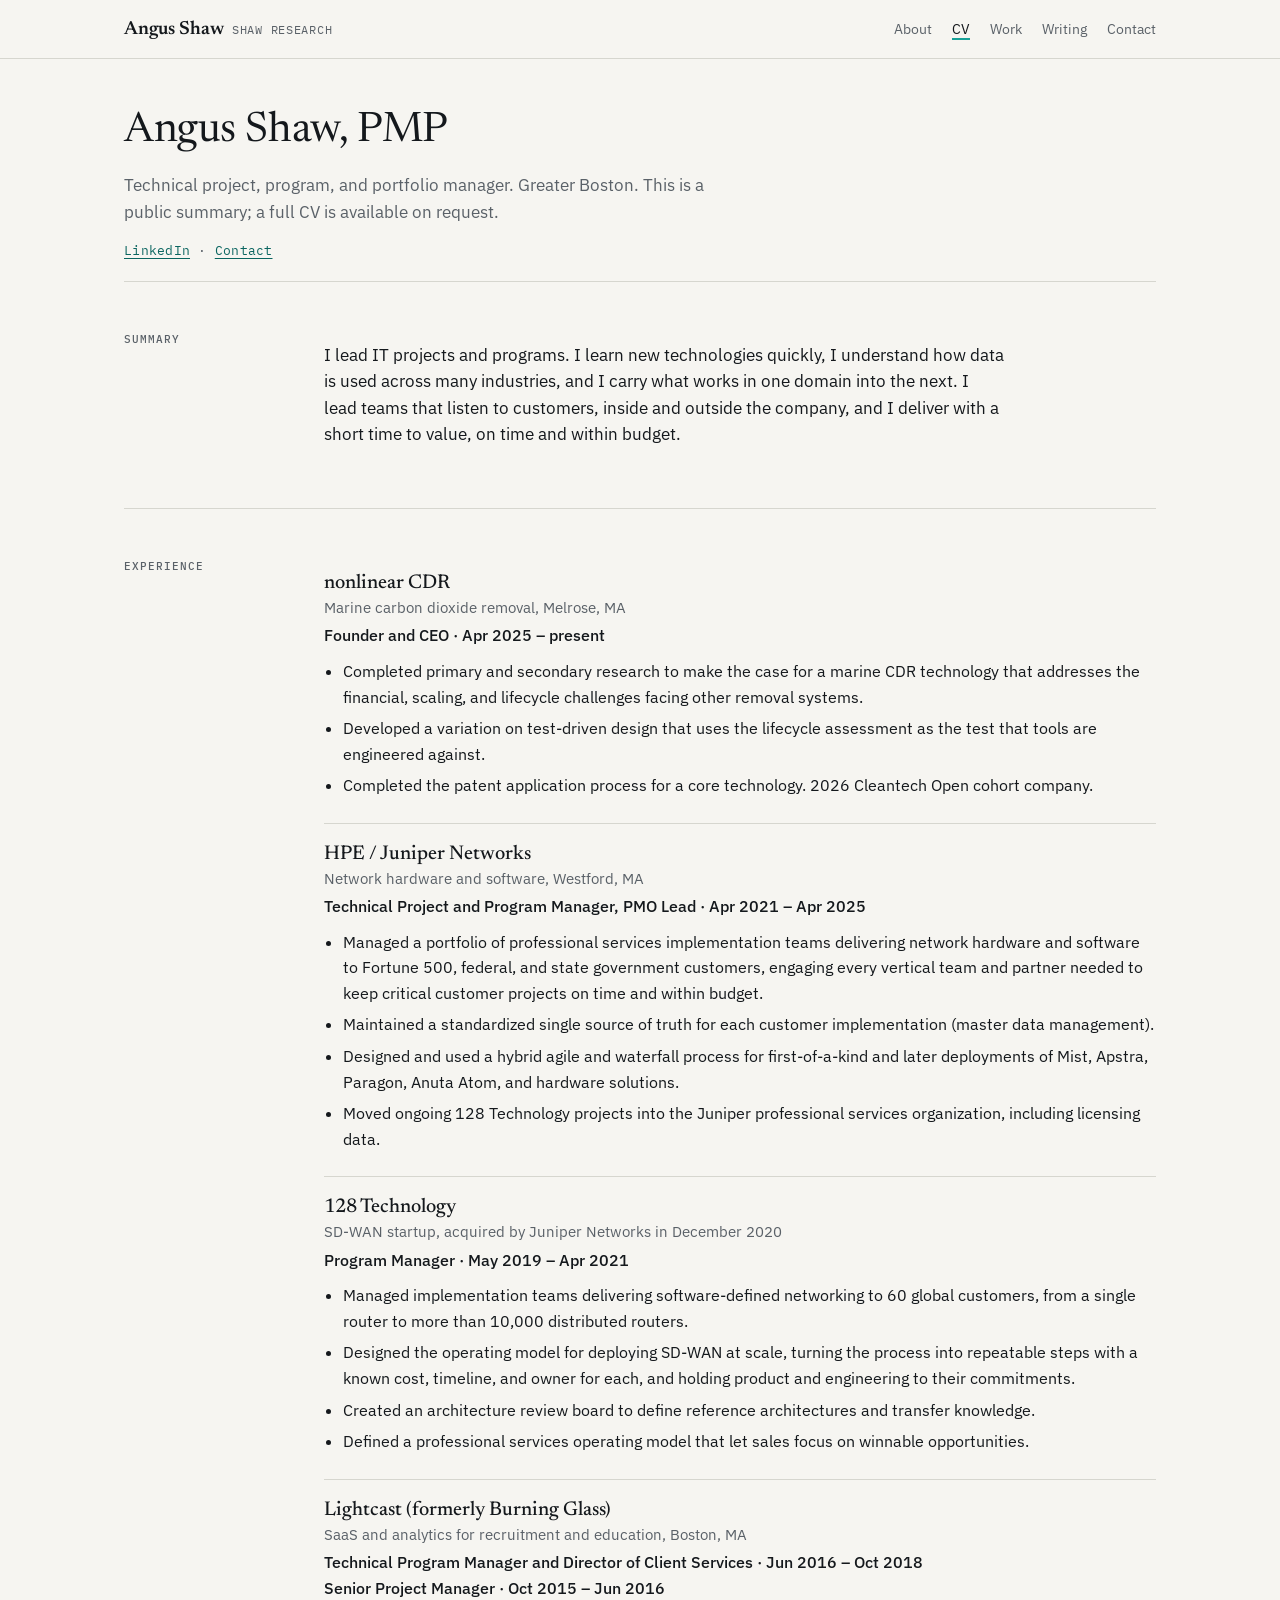
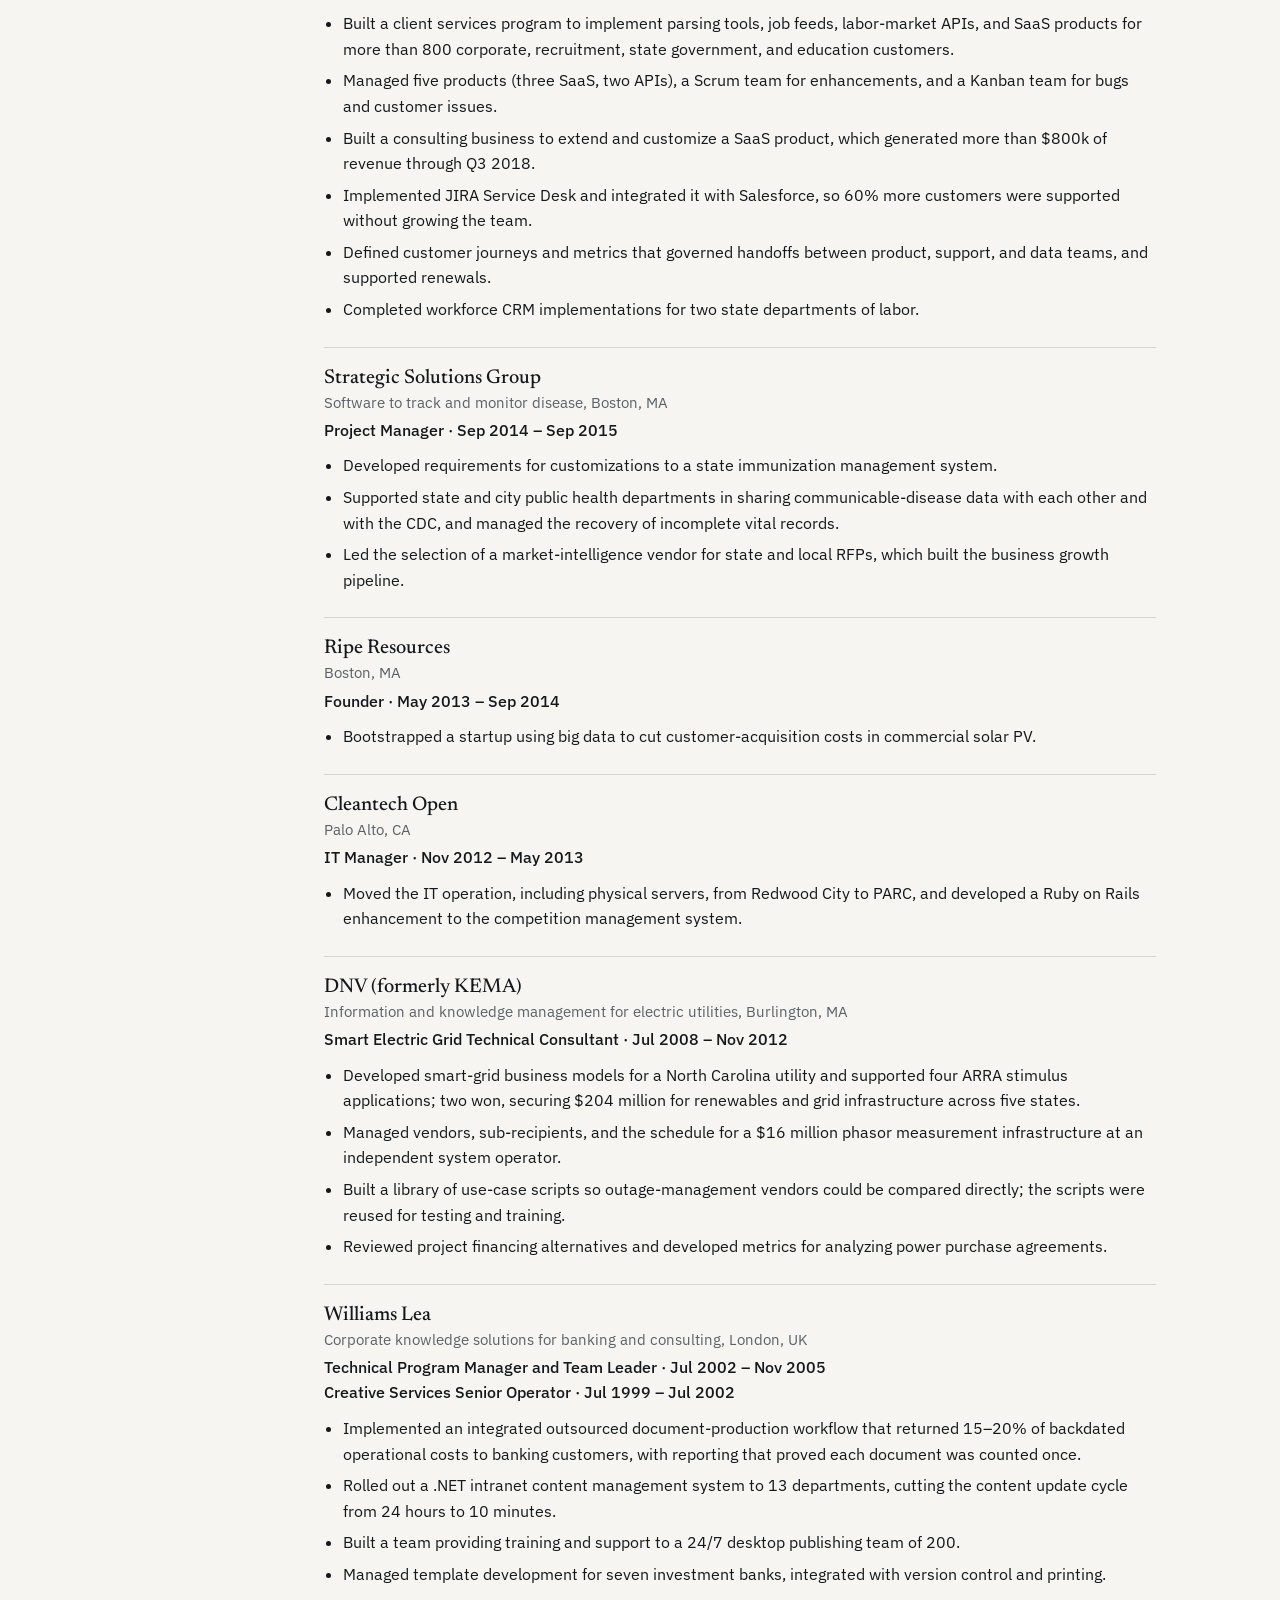
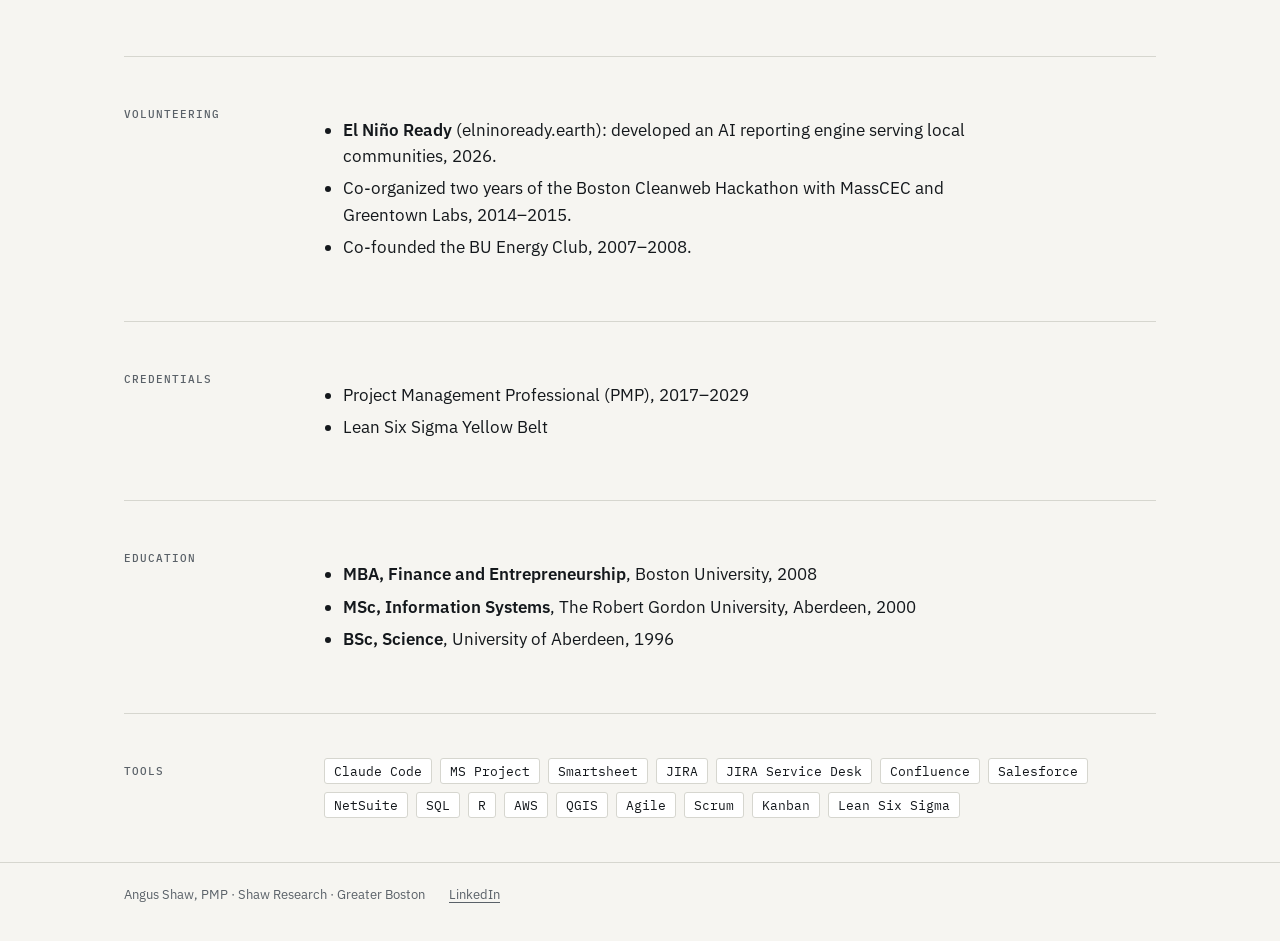
==== cv.html @ 1b6f54bf "shawresearch.co: initial static site (home, CV, work, El Niño Ready write-up, essay 1) Co-Authored-B" ====
<!doctype html>
<html lang="en">
<head>
<meta charset="utf-8">
<meta name="viewport" content="width=device-width, initial-scale=1, viewport-fit=cover">
<title>CV · Angus Shaw</title>
<meta name="description" content="Public CV summary for Angus Shaw, PMP: technical project and program management across networking, SaaS, public health, and energy.">
<link rel="canonical" href="https://shawresearch.co/cv.html">
<link rel="icon" href="static/favicon.svg" type="image/svg+xml">
<link rel="preconnect" href="https://fonts.googleapis.com">
<link rel="preconnect" href="https://fonts.gstatic.com" crossorigin>
<link rel="stylesheet" href="https://fonts.googleapis.com/css2?family=Newsreader:ital,opsz,wght@0,6..72,400;0,6..72,500;0,6..72,600;1,6..72,400&family=IBM+Plex+Sans:wght@400;500;600&family=IBM+Plex+Mono:wght@400;500&display=swap">
<link rel="stylesheet" href="static/site.css">
</head>
<body>
<header class="top"><div class="wrap">
  <a class="brand" href="index.html">Angus Shaw<small>SHAW RESEARCH</small></a>
  <nav class="nav" aria-label="Site">
    <a href="index.html">About</a>
    <a href="cv.html" aria-current="page">CV</a>
    <a href="work.html">Work</a>
    <a href="writing.html">Writing</a>
    <a href="index.html#contact">Contact</a>
  </nav>
</div></header>
<main class="wrap">

<div class="page-head">
  <h1>Angus Shaw, PMP</h1>
  <p class="sub">Technical project, program, and portfolio manager. Greater Boston. This is a public summary; a full CV is available on request.</p>
  <p class="meta mono"><a href="https://www.linkedin.com/in/angus-shaw-pmp">LinkedIn</a> · <a href="index.html#contact">Contact</a></p>
</div>

<section class="sec">
  <div class="label">Summary</div>
  <div class="prose">
    <p>I lead IT projects and programs. I learn new technologies quickly, I understand how data is used across many industries, and I carry what works in one domain into the next. I lead teams that listen to customers, inside and outside the company, and I deliver with a short time to value, on time and within budget.</p>
  </div>
</section>

<section class="sec">
  <div class="label">Experience</div>
  <div>

    <div class="cv-role">
      <h3>nonlinear CDR</h3>
      <div class="dom">Marine carbon dioxide removal, Melrose, MA</div>
      <div class="ro">Founder and CEO · Apr 2025 – present</div>
      <ul>
        <li>Completed primary and secondary research to make the case for a marine CDR technology that addresses the financial, scaling, and lifecycle challenges facing other removal systems.</li>
        <li>Developed a variation on test-driven design that uses the lifecycle assessment as the test that tools are engineered against.</li>
        <li>Completed the patent application process for a core technology. 2026 Cleantech Open cohort company.</li>
      </ul>
    </div>

    <div class="cv-role">
      <h3>HPE / Juniper Networks</h3>
      <div class="dom">Network hardware and software, Westford, MA</div>
      <div class="ro">Technical Project and Program Manager, PMO Lead · Apr 2021 – Apr 2025</div>
      <ul>
        <li>Managed a portfolio of professional services implementation teams delivering network hardware and software to Fortune 500, federal, and state government customers, engaging every vertical team and partner needed to keep critical customer projects on time and within budget.</li>
        <li>Maintained a standardized single source of truth for each customer implementation (master data management).</li>
        <li>Designed and used a hybrid agile and waterfall process for first-of-a-kind and later deployments of Mist, Apstra, Paragon, Anuta Atom, and hardware solutions.</li>
        <li>Moved ongoing 128 Technology projects into the Juniper professional services organization, including licensing data.</li>
      </ul>
    </div>

    <div class="cv-role">
      <h3>128 Technology</h3>
      <div class="dom">SD-WAN startup, acquired by Juniper Networks in December 2020</div>
      <div class="ro">Program Manager · May 2019 – Apr 2021</div>
      <ul>
        <li>Managed implementation teams delivering software-defined networking to 60 global customers, from a single router to more than 10,000 distributed routers.</li>
        <li>Designed the operating model for deploying SD-WAN at scale, turning the process into repeatable steps with a known cost, timeline, and owner for each, and holding product and engineering to their commitments.</li>
        <li>Created an architecture review board to define reference architectures and transfer knowledge.</li>
        <li>Defined a professional services operating model that let sales focus on winnable opportunities.</li>
      </ul>
    </div>

    <div class="cv-role">
      <h3>Lightcast (formerly Burning Glass)</h3>
      <div class="dom">SaaS and analytics for recruitment and education, Boston, MA</div>
      <div class="ro">Technical Program Manager and Director of Client Services · Jun 2016 – Oct 2018<br>Senior Project Manager · Oct 2015 – Jun 2016</div>
      <ul>
        <li>Built a client services program to implement parsing tools, job feeds, labor-market APIs, and SaaS products for more than 800 corporate, recruitment, state government, and education customers.</li>
        <li>Managed five products (three SaaS, two APIs), a Scrum team for enhancements, and a Kanban team for bugs and customer issues.</li>
        <li>Built a consulting business to extend and customize a SaaS product, which generated more than $800k of revenue through Q3 2018.</li>
        <li>Implemented JIRA Service Desk and integrated it with Salesforce, so 60% more customers were supported without growing the team.</li>
        <li>Defined customer journeys and metrics that governed handoffs between product, support, and data teams, and supported renewals.</li>
        <li>Completed workforce CRM implementations for two state departments of labor.</li>
      </ul>
    </div>

    <div class="cv-role">
      <h3>Strategic Solutions Group</h3>
      <div class="dom">Software to track and monitor disease, Boston, MA</div>
      <div class="ro">Project Manager · Sep 2014 – Sep 2015</div>
      <ul>
        <li>Developed requirements for customizations to a state immunization management system.</li>
        <li>Supported state and city public health departments in sharing communicable-disease data with each other and with the CDC, and managed the recovery of incomplete vital records.</li>
        <li>Led the selection of a market-intelligence vendor for state and local RFPs, which built the business growth pipeline.</li>
      </ul>
    </div>

    <div class="cv-role">
      <h3>Ripe Resources</h3>
      <div class="dom">Boston, MA</div>
      <div class="ro">Founder · May 2013 – Sep 2014</div>
      <ul><li>Bootstrapped a startup using big data to cut customer-acquisition costs in commercial solar PV.</li></ul>
    </div>

    <div class="cv-role">
      <h3>Cleantech Open</h3>
      <div class="dom">Palo Alto, CA</div>
      <div class="ro">IT Manager · Nov 2012 – May 2013</div>
      <ul><li>Moved the IT operation, including physical servers, from Redwood City to PARC, and developed a Ruby on Rails enhancement to the competition management system.</li></ul>
    </div>

    <div class="cv-role">
      <h3>DNV (formerly KEMA)</h3>
      <div class="dom">Information and knowledge management for electric utilities, Burlington, MA</div>
      <div class="ro">Smart Electric Grid Technical Consultant · Jul 2008 – Nov 2012</div>
      <ul>
        <li>Developed smart-grid business models for a North Carolina utility and supported four ARRA stimulus applications; two won, securing $204 million for renewables and grid infrastructure across five states.</li>
        <li>Managed vendors, sub-recipients, and the schedule for a $16 million phasor measurement infrastructure at an independent system operator.</li>
        <li>Built a library of use-case scripts so outage-management vendors could be compared directly; the scripts were reused for testing and training.</li>
        <li>Reviewed project financing alternatives and developed metrics for analyzing power purchase agreements.</li>
      </ul>
    </div>

    <div class="cv-role">
      <h3>Williams Lea</h3>
      <div class="dom">Corporate knowledge solutions for banking and consulting, London, UK</div>
      <div class="ro">Technical Program Manager and Team Leader · Jul 2002 – Nov 2005<br>Creative Services Senior Operator · Jul 1999 – Jul 2002</div>
      <ul>
        <li>Implemented an integrated outsourced document-production workflow that returned 15–20% of backdated operational costs to banking customers, with reporting that proved each document was counted once.</li>
        <li>Rolled out a .NET intranet content management system to 13 departments, cutting the content update cycle from 24 hours to 10 minutes.</li>
        <li>Built a team providing training and support to a 24/7 desktop publishing team of 200.</li>
        <li>Managed template development for seven investment banks, integrated with version control and printing.</li>
      </ul>
    </div>

  </div>
</section>

<section class="sec">
  <div class="label">Volunteering</div>
  <div class="prose">
    <ul>
      <li><strong>El Niño Ready</strong> (elninoready.earth): developed an AI reporting engine serving local communities, 2026.</li>
      <li>Co-organized two years of the Boston Cleanweb Hackathon with MassCEC and Greentown Labs, 2014–2015.</li>
      <li>Co-founded the BU Energy Club, 2007–2008.</li>
    </ul>
  </div>
</section>

<section class="sec">
  <div class="label">Credentials</div>
  <div class="prose">
    <ul>
      <li>Project Management Professional (PMP), 2017–2029</li>
      <li>Lean Six Sigma Yellow Belt</li>
    </ul>
  </div>
</section>

<section class="sec">
  <div class="label">Education</div>
  <div class="prose">
    <ul>
      <li><strong>MBA, Finance and Entrepreneurship</strong>, Boston University, 2008</li>
      <li><strong>MSc, Information Systems</strong>, The Robert Gordon University, Aberdeen, 2000</li>
      <li><strong>BSc, Science</strong>, University of Aberdeen, 1996</li>
    </ul>
  </div>
</section>

<section class="sec">
  <div class="label">Tools</div>
  <div>
    <ul class="pills">
      <li>Claude Code</li><li>MS Project</li><li>Smartsheet</li><li>JIRA</li><li>JIRA Service Desk</li><li>Confluence</li><li>Salesforce</li><li>NetSuite</li><li>SQL</li><li>R</li><li>AWS</li><li>QGIS</li><li>Agile</li><li>Scrum</li><li>Kanban</li><li>Lean Six Sigma</li>
    </ul>
  </div>
</section>

</main>
<footer class="foot"><div class="wrap">
  <span>Angus Shaw, PMP · Shaw Research · Greater Boston</span>
  <a href="https://www.linkedin.com/in/angus-shaw-pmp">LinkedIn</a>
</div></footer>
</body>
</html>
---- static/site.css ----
/* shawresearch.co: field-notebook layout. A narrow margin rail carries mono section labels;
   content sits in the right column. Shared by every page. */
:root {
  --paper: #f6f5f1;
  --surface: #ffffff;
  --ink: #14181c;
  --muted: #5a6168;
  --rule: #d6d6cf;
  --band: #ecebe5;
  --accent: #0a6560;      /* deep sea teal, text-safe */
  --beam: #17a198;        /* same hue for drawn marks */
  --accent-soft: rgba(23, 161, 152, .12);
  --font-display: "Newsreader", Georgia, "Times New Roman", serif;
  --font-body: "IBM Plex Sans", "Helvetica Neue", Arial, sans-serif;
  --font-data: "IBM Plex Mono", ui-monospace, Menlo, monospace;
  --rail: 168px;
  color-scheme: light;
}
@media (prefers-color-scheme: dark) {
  :root {
    --paper: #0e1214; --surface: #151a1d; --ink: #e5e8e6; --muted: #9aa3a6; --rule: #283034; --band: #182024;
    --accent: #5fd0c6; --beam: #2fbcb0; --accent-soft: rgba(47, 188, 176, .14); color-scheme: dark;
  }
}
* { box-sizing: border-box; }
html { -webkit-text-size-adjust: 100%; }
body { margin: 0; background: var(--paper); color: var(--ink); font: 16px/1.6 var(--font-body); }
img { max-width: 100%; display: block; }
a { color: var(--accent); text-underline-offset: 3px; text-decoration-thickness: 1px; }
a:hover { text-decoration-thickness: 2px; }
a:focus-visible, button:focus-visible, summary:focus-visible { outline: 2px solid var(--beam); outline-offset: 3px; border-radius: 2px; }
.wrap { max-width: 1080px; margin: 0 auto; padding-inline: 24px; }
strong { font-weight: 600; }

/* header */
.top { border-bottom: 1px solid var(--rule); }
.top .wrap { display: flex; flex-wrap: wrap; align-items: baseline; gap: 6px 24px; padding-block: 18px; }
.brand { font: 600 19px/1 var(--font-display); color: var(--ink); text-decoration: none; margin-right: auto; }
.brand small { font: 400 12px var(--font-data); color: var(--muted); letter-spacing: .06em; margin-left: 8px; }
.nav { display: flex; flex-wrap: wrap; gap: 6px 20px; font-size: 14px; }
.nav a { color: var(--muted); text-decoration: none; }
.nav a:hover, .nav a[aria-current="page"] { color: var(--ink); }
.nav a[aria-current="page"] { box-shadow: inset 0 -2px 0 var(--beam); }

/* sections with margin rail */
.sec { display: grid; grid-template-columns: var(--rail) minmax(0, 1fr); gap: 0 32px; padding-block: 44px; border-top: 1px solid var(--rule); }
.sec:first-child { border-top: 0; }
.label { font: 500 11px/1.4 var(--font-data); letter-spacing: .09em; text-transform: uppercase; color: var(--muted); padding-top: 6px; }
.label span { display: block; color: var(--accent); }
h1, h2, h3 { font-family: var(--font-display); font-weight: 500; text-wrap: balance; margin: 0; }
h2 { font-size: 28px; line-height: 1.2; }
h3 { font-size: 21px; line-height: 1.25; }
.lede { max-width: 62ch; color: var(--muted); }
.mono { font-family: var(--font-data); font-size: 12.5px; letter-spacing: .02em; color: var(--muted); }
.kicker { font: 500 11.5px/1.4 var(--font-data); letter-spacing: .1em; text-transform: uppercase; color: var(--accent); margin: 0 0 12px; }

/* hero */
.hero { display: grid; grid-template-columns: minmax(0, 1.15fr) minmax(0, 1fr); gap: 40px; align-items: center; padding-block: 56px 48px; }
.who { display: flex; align-items: center; gap: 16px; margin-bottom: 28px; }
.mono-mark { width: 64px; height: 64px; border-radius: 50%; border: 1px solid var(--rule); background: var(--surface); display: grid; place-items: center; font: 500 22px var(--font-display); color: var(--accent); flex: none; }
.who img { width: 76px; height: 76px; object-fit: cover; border-radius: 50%; border: 1px solid var(--rule); }
.who .n { font: 600 18px/1.2 var(--font-display); }
.who .m { font: 400 13px/1.4 var(--font-data); color: var(--muted); }
.hero h1 { font: 400 clamp(30px, 4.2vw, 46px)/1.12 var(--font-display); letter-spacing: -.012em; }
.hero h1 em { font-style: italic; color: var(--accent); }
.hero .sub { margin: 20px 0 0; max-width: 54ch; font-size: 17px; color: var(--muted); }
.cta { display: flex; flex-wrap: wrap; gap: 12px 22px; margin-top: 28px; font-size: 15px; }
.cta .primary { color: var(--ink); text-decoration: none; border-bottom: 2px solid var(--beam); padding-bottom: 2px; font-weight: 500; }

/* figure */
figure { margin: 0; }
.fig svg { width: 100%; height: auto; display: block; }
.fig figcaption { margin-top: 10px; font: 400 11.5px/1.4 var(--font-data); color: var(--muted); }
.fig figcaption b { color: var(--ink); font-weight: 500; }
.f-lbl { font: 500 9.5px var(--font-data); letter-spacing: .12em; fill: var(--ink); }
.f-tag { font: 400 8px var(--font-data); letter-spacing: .14em; fill: var(--muted); }
.f-box-t { font: 600 9.5px var(--font-data); letter-spacing: .14em; fill: var(--ink); }
.f-in { stroke: var(--muted); stroke-width: .9; fill: none; }
.f-ray { stroke: var(--beam); stroke-width: 1; fill: none; stroke-dasharray: 3 3; animation: flow 1.6s linear infinite; }
.f-out { stroke: var(--beam); stroke-width: 2; fill: none; }
.f-back { stroke: var(--muted); stroke-width: 1; fill: none; stroke-dasharray: 2 3; }
.f-arr { fill: var(--beam); }
.f-arr-m { fill: var(--muted); }
.f-box { fill: var(--surface); stroke: var(--ink); stroke-width: .9; }
.f-rule { fill: var(--ink); }
.f-ai { fill: var(--surface); stroke: var(--beam); stroke-width: 1.4; }
.f-goal { fill: var(--surface); stroke: var(--beam); stroke-width: 2; }
.f-dot { fill: var(--beam); }
.f-bench { stroke: var(--muted); stroke-width: .75; fill: none; }
.f-tick { stroke: var(--muted); stroke-width: .6; fill: none; }
@keyframes flow { to { stroke-dashoffset: -12; } }
@media (prefers-reduced-motion: reduce) { .f-ray { animation: none; } }

/* capability cards */
.caps { display: grid; grid-template-columns: repeat(2, minmax(0, 1fr)); gap: 36px 40px; }
.cap { border-top: 2px solid var(--ink); padding-top: 14px; }
.cap p { margin: 10px 0 12px; }
.more-d { margin: -4px 0 12px; }
.more-d summary { cursor: pointer; font: 500 12.5px var(--font-data); color: var(--accent); list-style: none; }
.more-d summary::-webkit-details-marker { display: none; }
.more-d summary::after { content: " +"; }
.more-d[open] summary { display: none; }
.more-d p { margin: 0; }
.more { margin-top: 18px; font-size: 15px; }

/* career timeline */
.tl { --lab: 210px; --yr: 96px; }
.tl-row { border-bottom: 1px solid var(--rule); }
.tl-row summary { list-style: none; cursor: pointer; display: grid; grid-template-columns: var(--lab) minmax(0, 1fr) var(--yr); gap: 6px 18px; align-items: center; padding-block: 12px; }
.tl-row summary::-webkit-details-marker { display: none; }
.tl-co { font: 500 17px/1.3 var(--font-display); }
.tl-co::before { content: "+"; display: inline-block; width: 16px; font: 500 13px var(--font-data); color: var(--muted); }
.tl-row[open] .tl-co::before { content: "\2212"; color: var(--accent); }
.tl-bar { display: grid; grid-template-columns: repeat(var(--cols), minmax(0, 1fr)); height: 12px; position: relative; }
.tl-bar > * { grid-row: 1; }
.tl-grid { border-left: 1px dashed var(--rule); height: 100%; }
.tl-seg { background: var(--muted); height: 8px; align-self: center; border-radius: 1px; margin-right: 2px; transition: background .15s; }
.tl-row summary:hover .tl-seg, .tl-row[open] .tl-seg { background: var(--beam); }
.tl-yrs { font: 500 13px var(--font-data); font-variant-numeric: tabular-nums; color: var(--muted); text-align: right; }
.tl-detail { padding: 0 0 14px calc(var(--lab) + 18px); display: grid; gap: 2px; }
.tl-detail .ro { font-size: 14px; color: var(--ink); }
.tl-detail .dom { font-size: 14px; color: var(--muted); }
.tl-axis { display: grid; grid-template-columns: var(--lab) minmax(0, 1fr) var(--yr); gap: 18px; padding-top: 8px; }
.tl-axis .tl-bar { height: auto; }
.tl-tick { font: 400 11px var(--font-data); color: var(--muted); }
@media (prefers-reduced-motion: reduce) { .tl-seg { transition: none; } }

/* results list */
.rec { list-style: none; margin: 0; padding: 0; display: grid; grid-template-columns: repeat(2, minmax(0, 1fr)); gap: 18px 40px; }
.rec li { display: grid; grid-template-columns: 92px minmax(0, 1fr); gap: 12px; }
.rec .y { font: 500 13px var(--font-data); font-variant-numeric: tabular-nums; color: var(--accent); padding-top: 2px; }
.rec .i { font-weight: 500; }
.rec .o { font-weight: 400; color: var(--muted); }
.rec .d { display: block; font-size: 14px; color: var(--muted); }
.rec-intro { margin: 0 0 18px; color: var(--muted); max-width: 62ch; }

/* cards (work, writing) */
.cards-head { display: flex; flex-wrap: wrap; align-items: baseline; justify-content: space-between; gap: 12px 24px; margin-bottom: 22px; }
.cards-intro { margin: 0; color: var(--muted); max-width: 62ch; }
.cards-all { font: 500 14px var(--font-data); white-space: nowrap; }
.cards { list-style: none; margin: 0; padding: 0; display: grid; grid-template-columns: repeat(3, minmax(0, 1fr)); gap: 32px 28px; }
.cards.two { grid-template-columns: repeat(2, minmax(0, 1fr)); }
.card { border-top: 2px solid var(--ink); padding-top: 14px; display: flex; flex-direction: column; }
.card .num { font: 500 11.5px var(--font-data); color: var(--accent); letter-spacing: .08em; margin-bottom: 6px; }
.card h3 { font-size: 19px; }
.card p { margin: 8px 0 10px; font-size: 15px; color: var(--muted); flex: 1; }
.card .links { display: flex; flex-wrap: wrap; gap: 6px 16px; font: 500 13px var(--font-data); }
.card .soon { color: var(--muted); font: 400 12.5px var(--font-data); }
.tl-link { color: inherit; text-decoration: none; }
.tl-link:hover { text-decoration: underline; text-decoration-color: var(--beam); }
@media (max-width: 860px) { .cards { grid-template-columns: repeat(2, minmax(0, 1fr)); } }
@media (max-width: 560px) { .cards, .cards.two { grid-template-columns: minmax(0, 1fr); } }

/* lane marks: rules, AI, person */
.mk { display: inline-block; width: 10px; height: 10px; flex: none; }
.mk.rules { background: var(--ink); }
.mk.ai { background: var(--beam); border-radius: 50%; }
.mk.person { border: 2px solid var(--ink); transform: rotate(45deg) scale(.85); }
.chip { display: inline-flex; align-items: center; gap: 8px; font: 500 11.5px/1 var(--font-data); letter-spacing: .08em; text-transform: uppercase; color: var(--muted); }

/* long-form pages (CV, write-ups, essays) */
.page-head { padding-block: 48px 8px; max-width: 760px; }
.page-head h1 { font: 400 clamp(30px, 4vw, 42px)/1.15 var(--font-display); letter-spacing: -.01em; }
.page-head .sub { margin: 16px 0 0; font-size: 17px; color: var(--muted); max-width: 60ch; }
.page-head .meta { margin-top: 14px; }
.crumb { font: 500 12px var(--font-data); color: var(--muted); margin-bottom: 14px; }
.crumb a { color: var(--muted); }
.prose { max-width: 68ch; }
.prose p, .prose li { font-size: 16.5px; }
.prose h3 { margin: 28px 0 8px; }
.prose ul, .prose ol { padding-left: 1.2em; }
.prose li { margin-bottom: 6px; }
.prose blockquote { margin: 22px 0; padding: 0; font: italic 400 20px/1.45 var(--font-display); color: var(--ink); max-width: 56ch; }
.prose strong { color: var(--ink); }
table.t { width: 100%; border-collapse: collapse; font-size: 14.5px; margin: 14px 0 6px; }
table.t th, table.t td { text-align: left; vertical-align: top; padding: 9px 12px 9px 0; border-bottom: 1px solid var(--rule); }
table.t th { font: 500 11.5px var(--font-data); letter-spacing: .08em; text-transform: uppercase; color: var(--muted); }
table.t td:first-child { font-weight: 500; }
.tnote { font: 400 12px var(--font-data); color: var(--muted); }
.stats { display: grid; grid-template-columns: repeat(3, minmax(0, 1fr)); gap: 20px; margin: 6px 0 4px; }
.stat { border-top: 2px solid var(--beam); padding-top: 10px; }
.stat b { display: block; font: 400 34px/1.1 var(--font-display); }
.stat span { font-size: 14px; color: var(--muted); }
.lanes { display: grid; gap: 0; margin: 8px 0; }
.lane { display: grid; grid-template-columns: 34px 140px minmax(0, 1fr); gap: 14px; padding: 12px 0; border-bottom: 1px solid var(--rule); align-items: baseline; }
.lane .n { font: 500 13px var(--font-data); color: var(--accent); }
.lane .w { display: inline-flex; align-items: center; gap: 8px; font: 500 12px var(--font-data); letter-spacing: .06em; text-transform: uppercase; color: var(--muted); }
.lane p { margin: 0; }
.cv-role { padding: 18px 0; border-bottom: 1px solid var(--rule); }
.cv-role:last-child { border-bottom: 0; }
.cv-role h3 { font-size: 20px; }
.cv-role .ro { font-weight: 500; margin-top: 4px; }
.cv-role .dom { color: var(--muted); font-size: 14.5px; }
.cv-role ul { margin: 10px 0 0; padding-left: 1.2em; }
.cv-role li { margin-bottom: 6px; }
.pills { display: flex; flex-wrap: wrap; gap: 8px; list-style: none; padding: 0; margin: 0; }
.pills li { font: 400 12.5px var(--font-data); border: 1px solid var(--rule); border-radius: 3px; padding: 4px 9px; background: var(--surface); }

/* contact */
.contact h2 { font-size: clamp(26px, 3.4vw, 34px); font-weight: 400; }
.contact p { margin: 10px 0 20px; color: var(--muted); max-width: 56ch; }
.contact .li { margin-top: 14px; font-size: 15px; }
.addr { display: inline-flex; flex-wrap: wrap; align-items: center; gap: 10px; }
.addr a { font: 500 17px/1.3 var(--font-data); }
.copy { font: 500 12px/1 var(--font-data); color: var(--ink); background: transparent; border: 1px solid var(--rule); border-radius: 3px; padding: 7px 10px; cursor: pointer; }
.copy:hover { border-color: var(--muted); }

/* footer */
.foot { border-top: 1px solid var(--rule); }
.foot .wrap { display: flex; flex-wrap: wrap; gap: 6px 24px; padding-block: 22px 36px; font-size: 13px; color: var(--muted); }
.foot a { color: inherit; }

@media (max-width: 860px) {
  .hero { grid-template-columns: minmax(0, 1fr); padding-block: 36px 32px; gap: 32px; }
}
@media (max-width: 760px) {
  .sec { grid-template-columns: minmax(0, 1fr); gap: 18px; padding-block: 36px 40px; }
  .wrap { padding-inline: 18px; }
  main > .sec { margin-inline: -18px; padding-inline: 18px; }
  main > .sec:nth-child(odd of .sec) { background: var(--band); border-top-color: transparent; }
  main > .sec:nth-child(odd of .sec) + .sec { border-top-color: transparent; }
  .sec > .label { font-size: 12.5px; color: var(--ink); letter-spacing: .1em; padding-top: 0; }
  .sec > .label::before { content: ""; display: block; width: 28px; height: 3px; background: var(--beam); margin-bottom: 10px; }
  .caps, .rec { grid-template-columns: minmax(0, 1fr); }
  .stats { grid-template-columns: minmax(0, 1fr); }
  .lane { grid-template-columns: 28px minmax(0, 1fr); }
  .lane p { grid-column: 2; }
  .tl-row summary { grid-template-columns: minmax(0, 1fr) auto; gap: 6px 12px; }
  .tl-row summary .tl-bar { grid-column: 1 / -1; grid-row: 2; }
  .tl-detail { padding-left: 16px; }
  .tl-axis { grid-template-columns: minmax(0, 1fr); gap: 0; }
  .tl-axis > span:not(.tl-bar) { display: none; }
  table.t { font-size: 13.5px; }
}
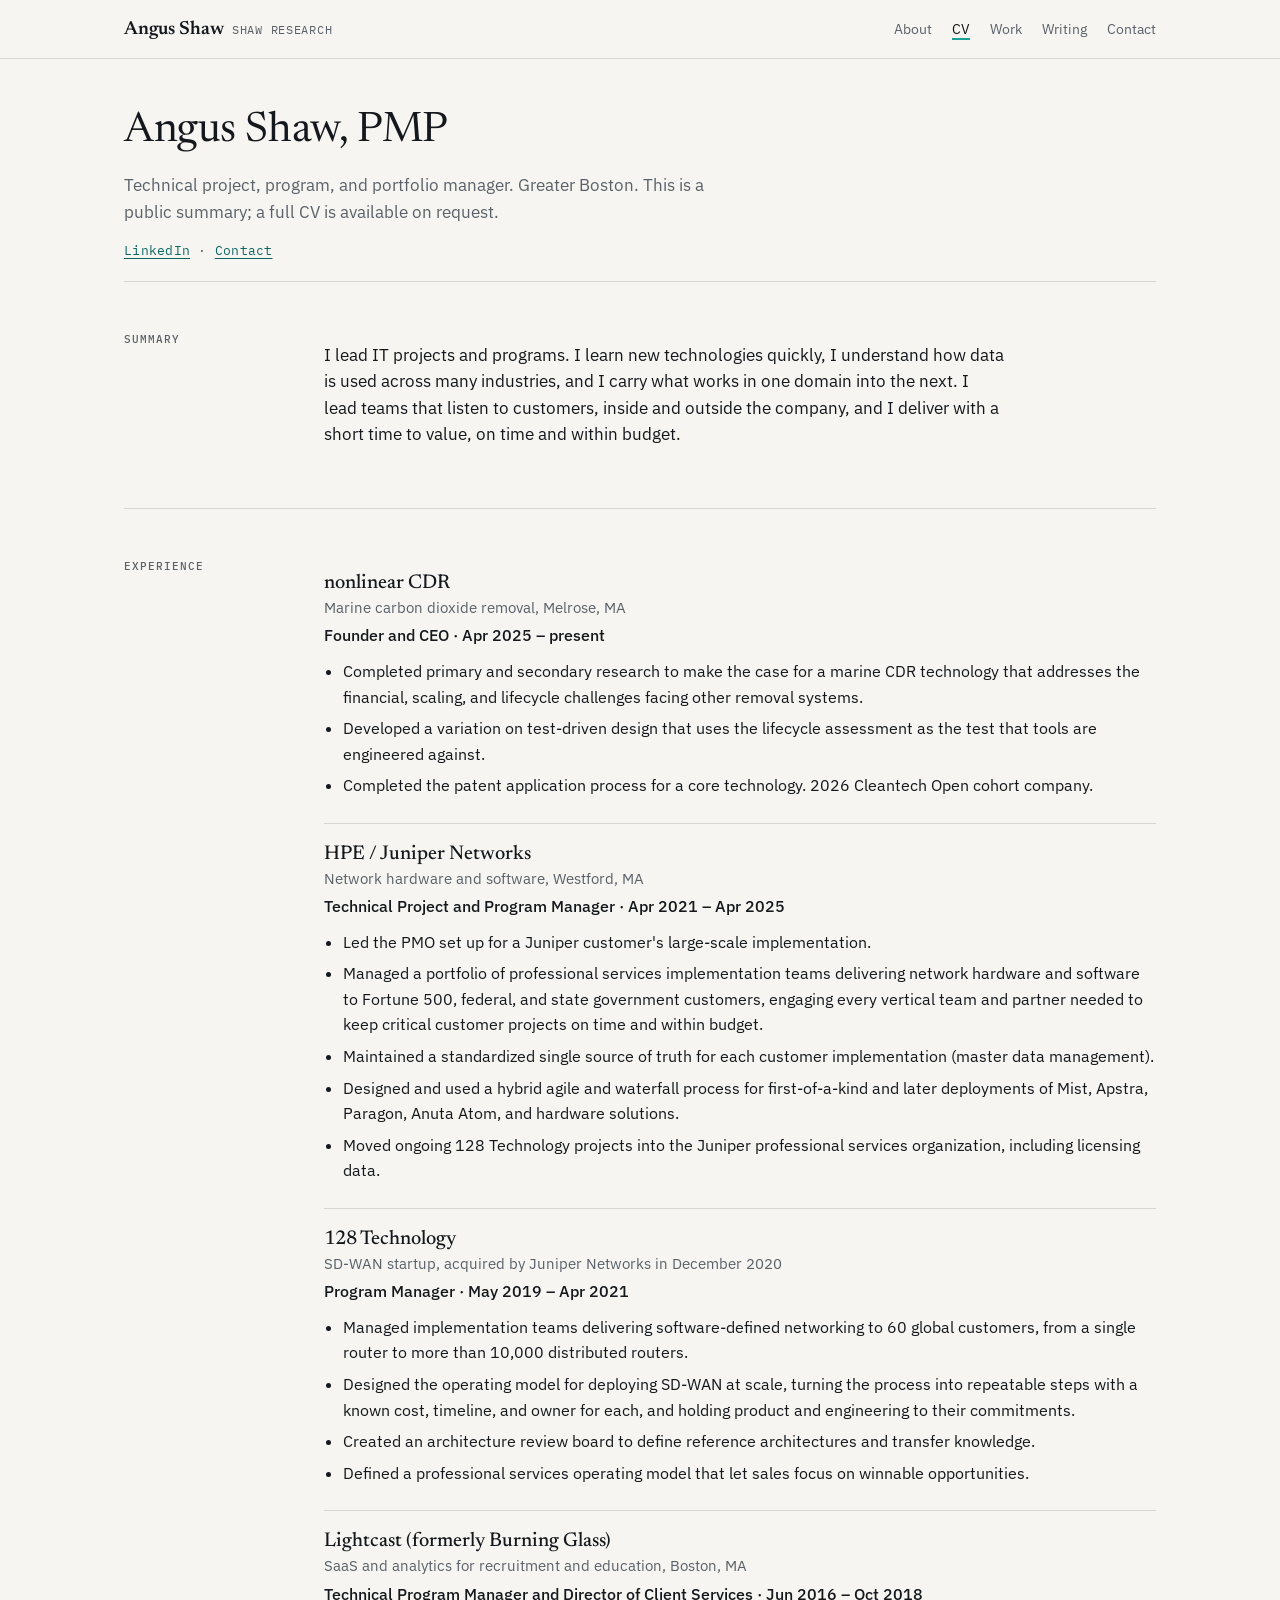
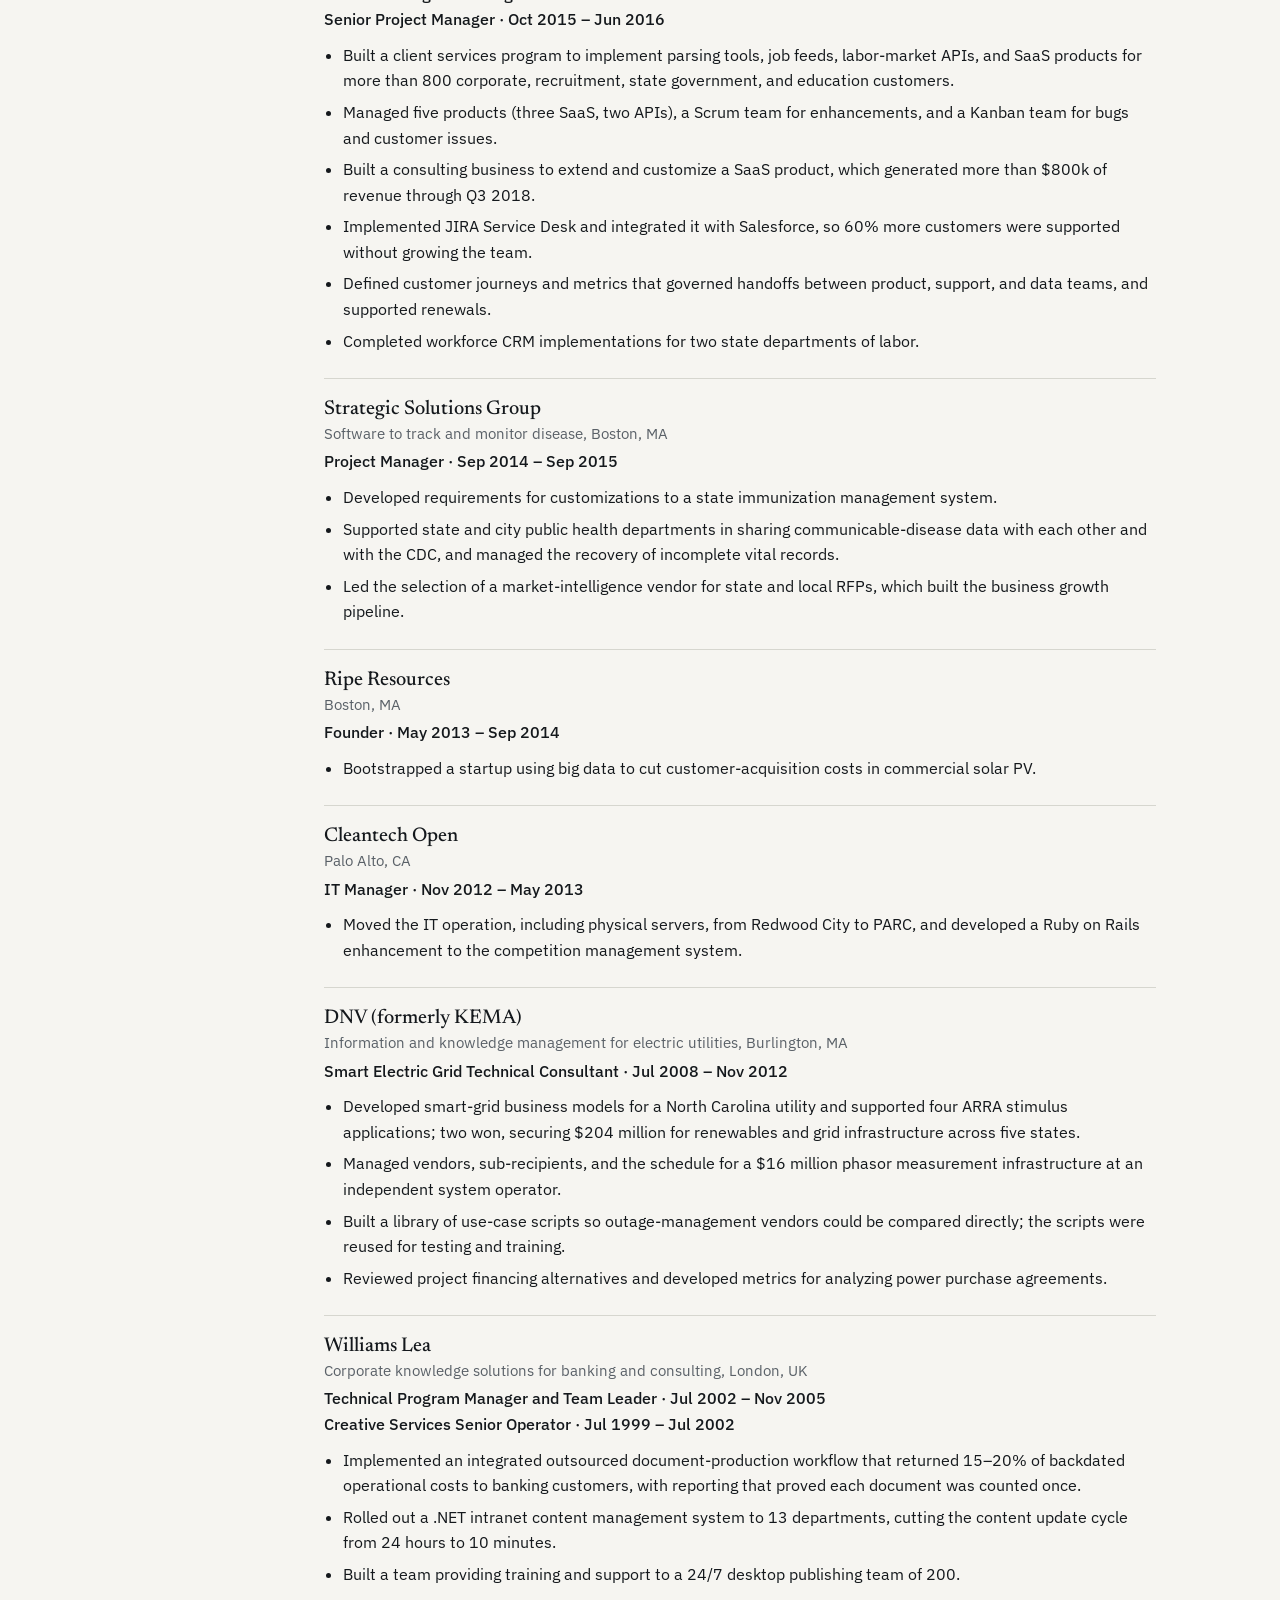
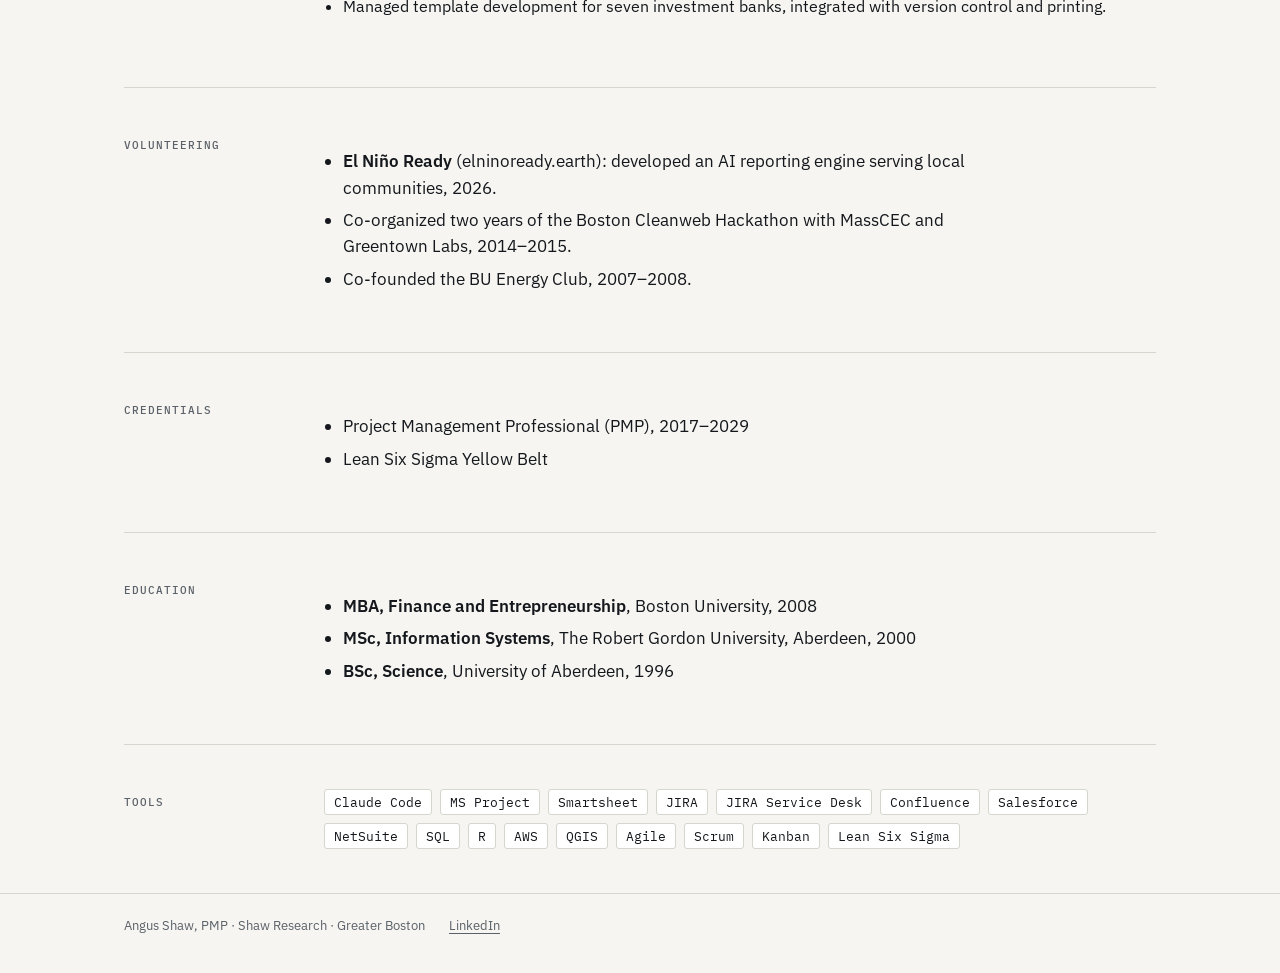
==== commit e3a00ea2: "Correct Juniper PMO role: led a customer's implementation PMO, not Juniper's PMO Co-Authored-By: Cla" ====
--- a/cv.html
+++ b/cv.html
@@ -56,8 +56,9 @@
     <div class="cv-role">
       <h3>HPE / Juniper Networks</h3>
       <div class="dom">Network hardware and software, Westford, MA</div>
-      <div class="ro">Technical Project and Program Manager, PMO Lead · Apr 2021 – Apr 2025</div>
+      <div class="ro">Technical Project and Program Manager · Apr 2021 – Apr 2025</div>
       <ul>
+        <li>Led the PMO set up for a Juniper customer's large-scale implementation.</li>
         <li>Managed a portfolio of professional services implementation teams delivering network hardware and software to Fortune 500, federal, and state government customers, engaging every vertical team and partner needed to keep critical customer projects on time and within budget.</li>
         <li>Maintained a standardized single source of truth for each customer implementation (master data management).</li>
         <li>Designed and used a hybrid agile and waterfall process for first-of-a-kind and later deployments of Mist, Apstra, Paragon, Anuta Atom, and hardware solutions.</li>
